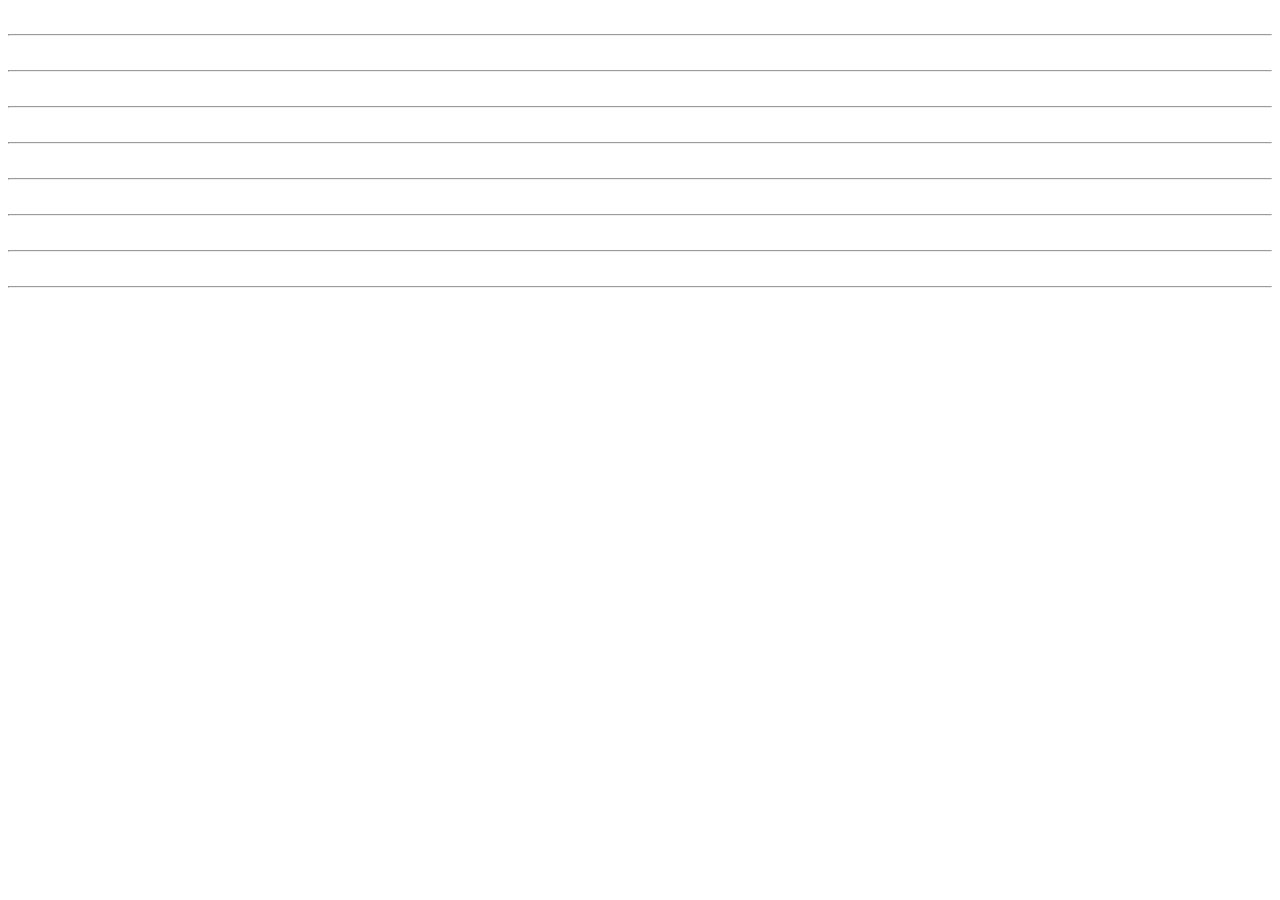
==== border_properties.html @ 2e3afc8f "Border Attributes" ====
<!DOCTYPE html>
<html lang="en">
<head>
    <meta charset="UTF-8">
    <meta name="viewport" content="width=device-width, initial-scale=1.0">
    <title>Document</title>
    <link rel="stylesheet" href="border_style.css">
</head>
<body>
    
    <img src="images/panda.png" alt="" height="450px" class="b_img1">
    <hr>
    <img src="images/panda.png" alt="" height="450px" class="b_img2">
    <hr>
    <img src="images/panda.png" alt="" height="450px" class="b_img3">
    <hr>
    <img src="images/panda.png" alt="" height="450px" class="b_img4">
    <hr>
    <img src="images/panda.png" alt="" height="450px" class="b_img5">
    <hr>
    <img src="images/panda.png" alt="" height="450px" class="b_img6">
    <hr>
    <img src="images/panda.png" alt="" height="450px" class="b_img7">
    <hr>
    <img src="images/panda.png" alt="" height="450px" class="b_img8">
    <hr>
    <img src="images/panda.png" alt="" height="450px" class="b_img9">

</body>
</html>
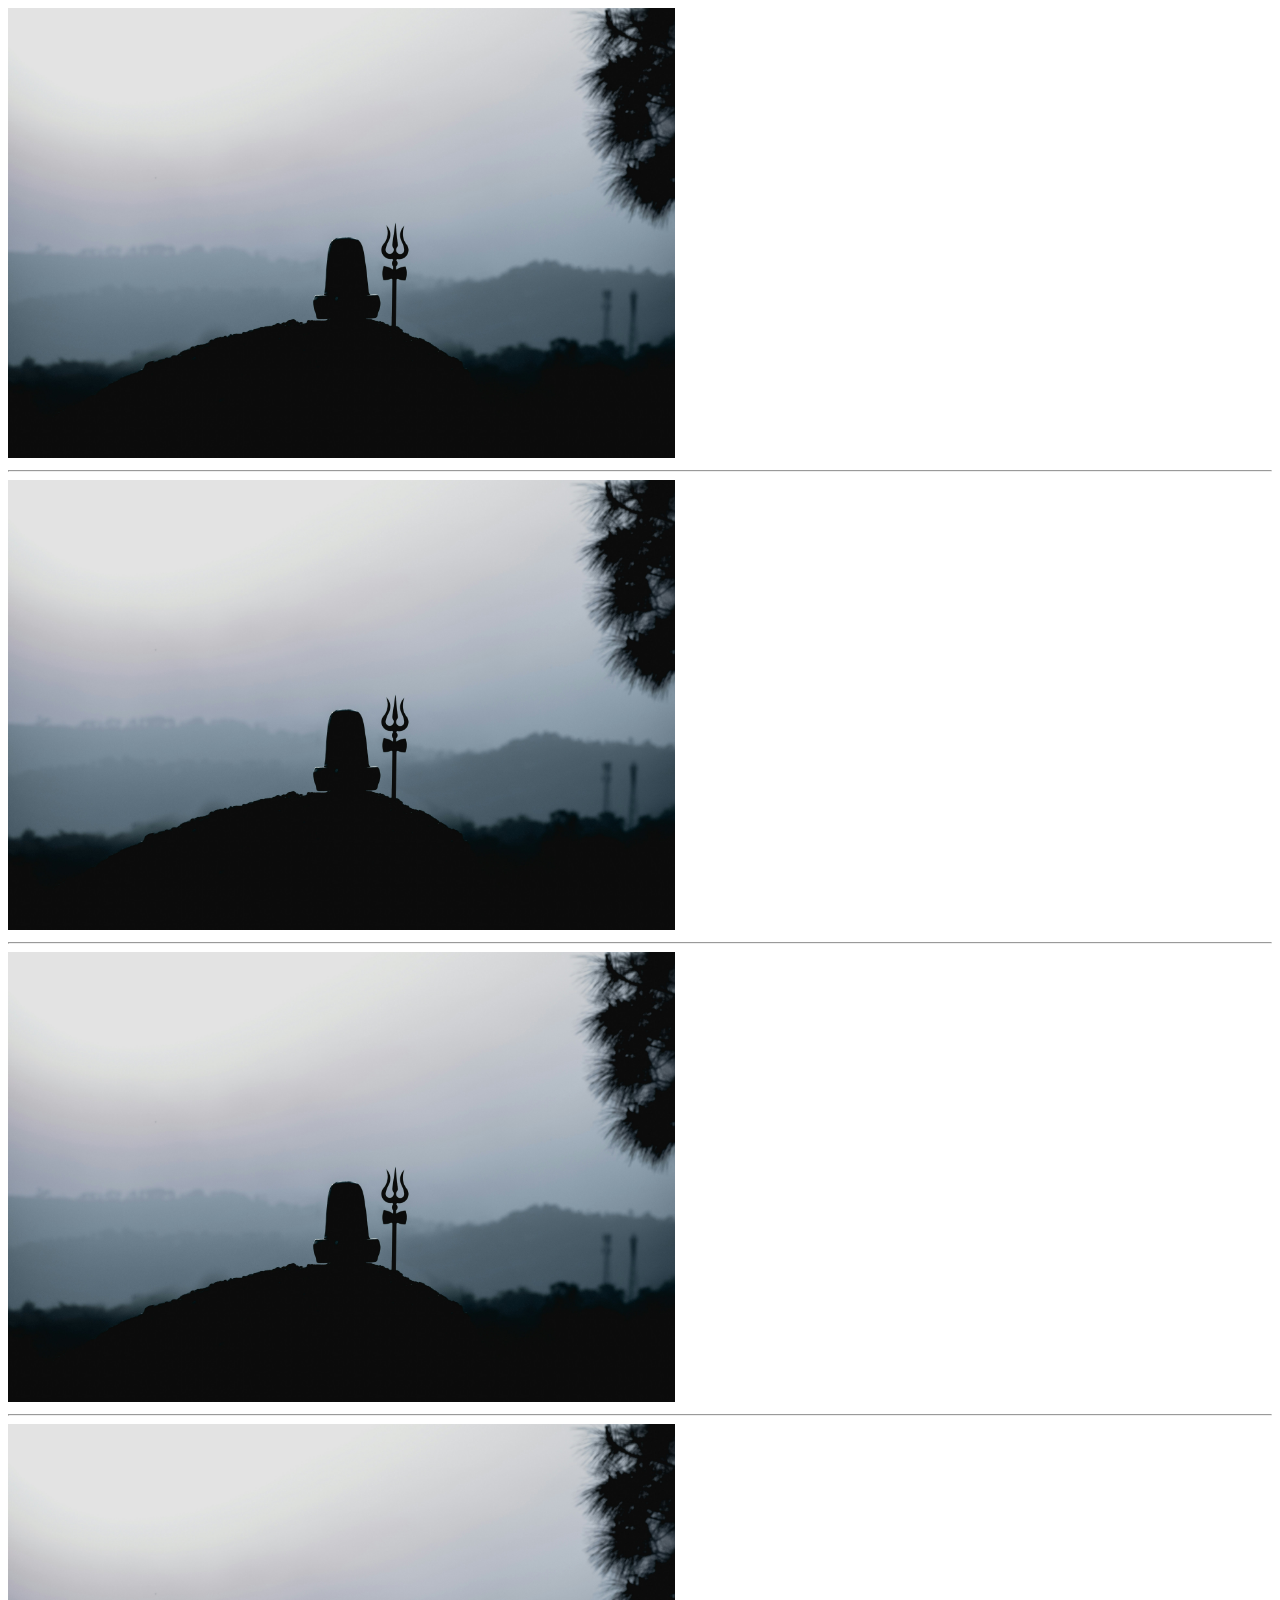
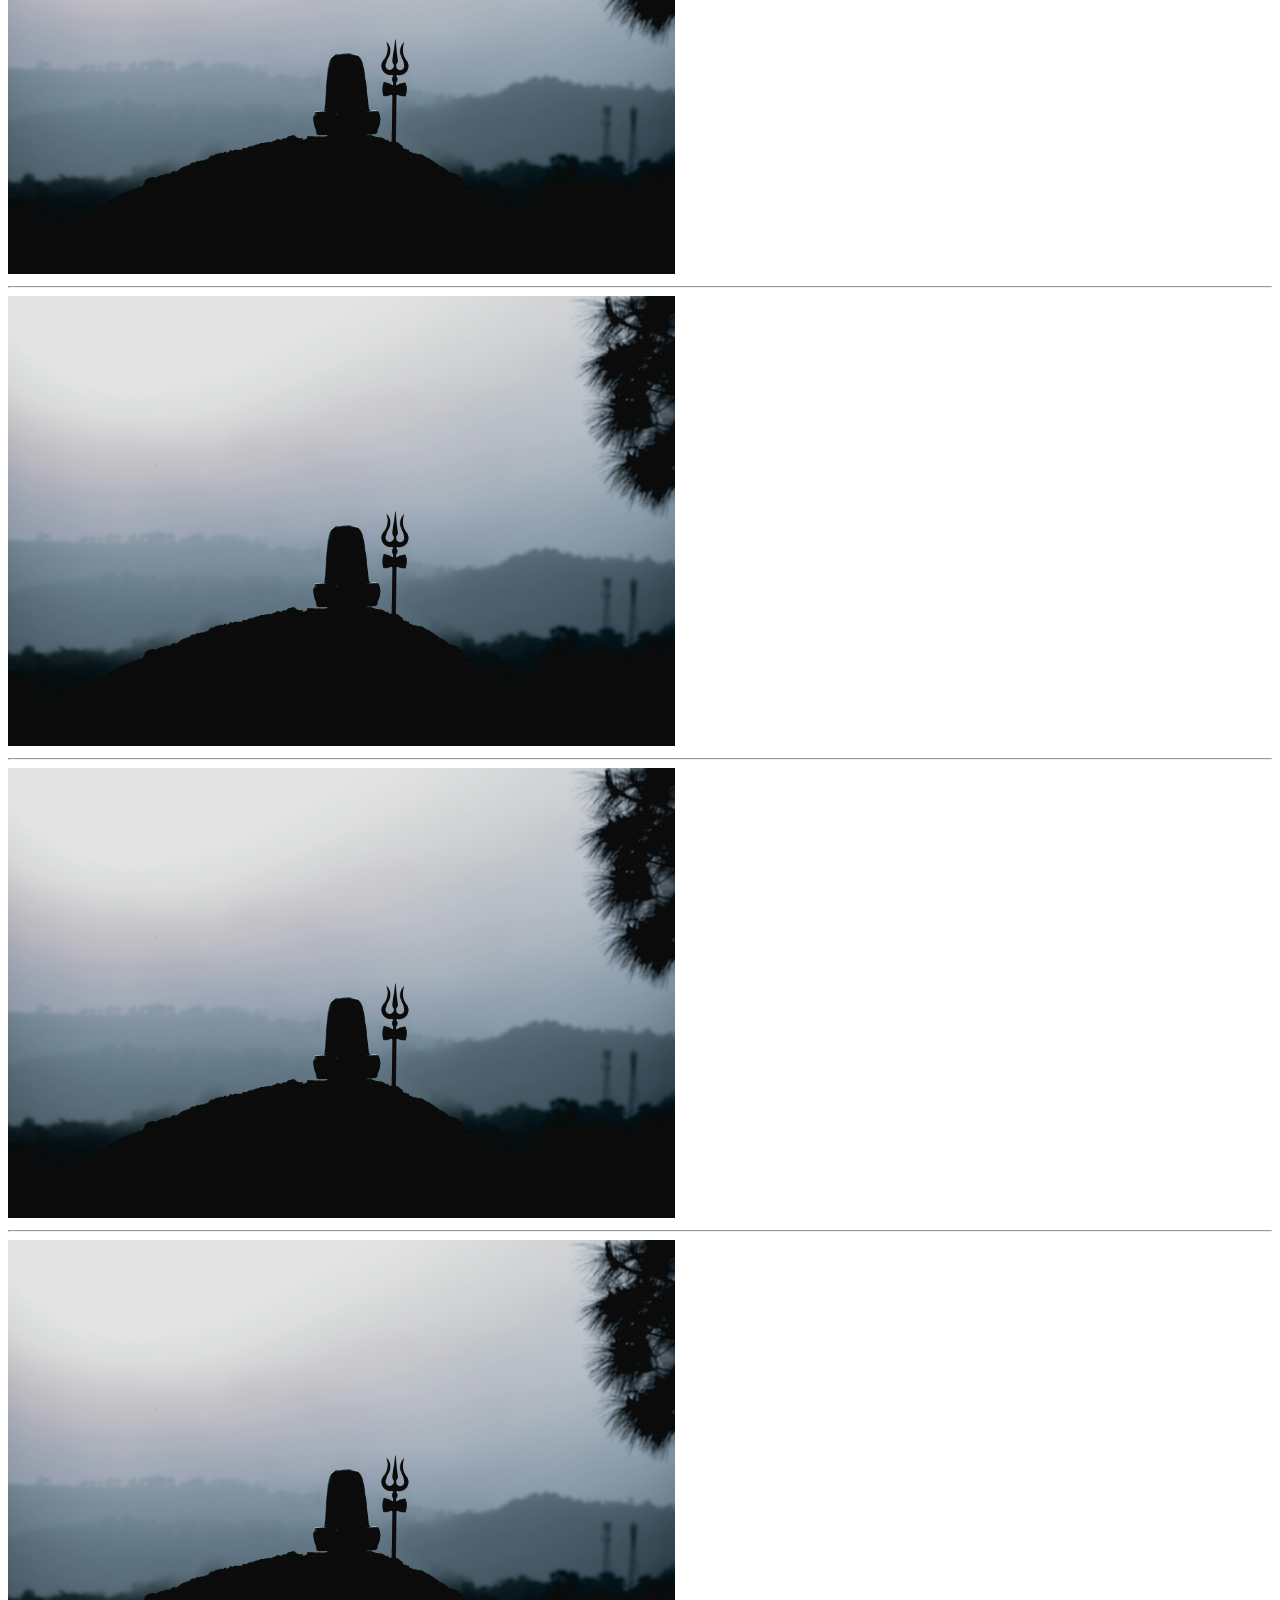
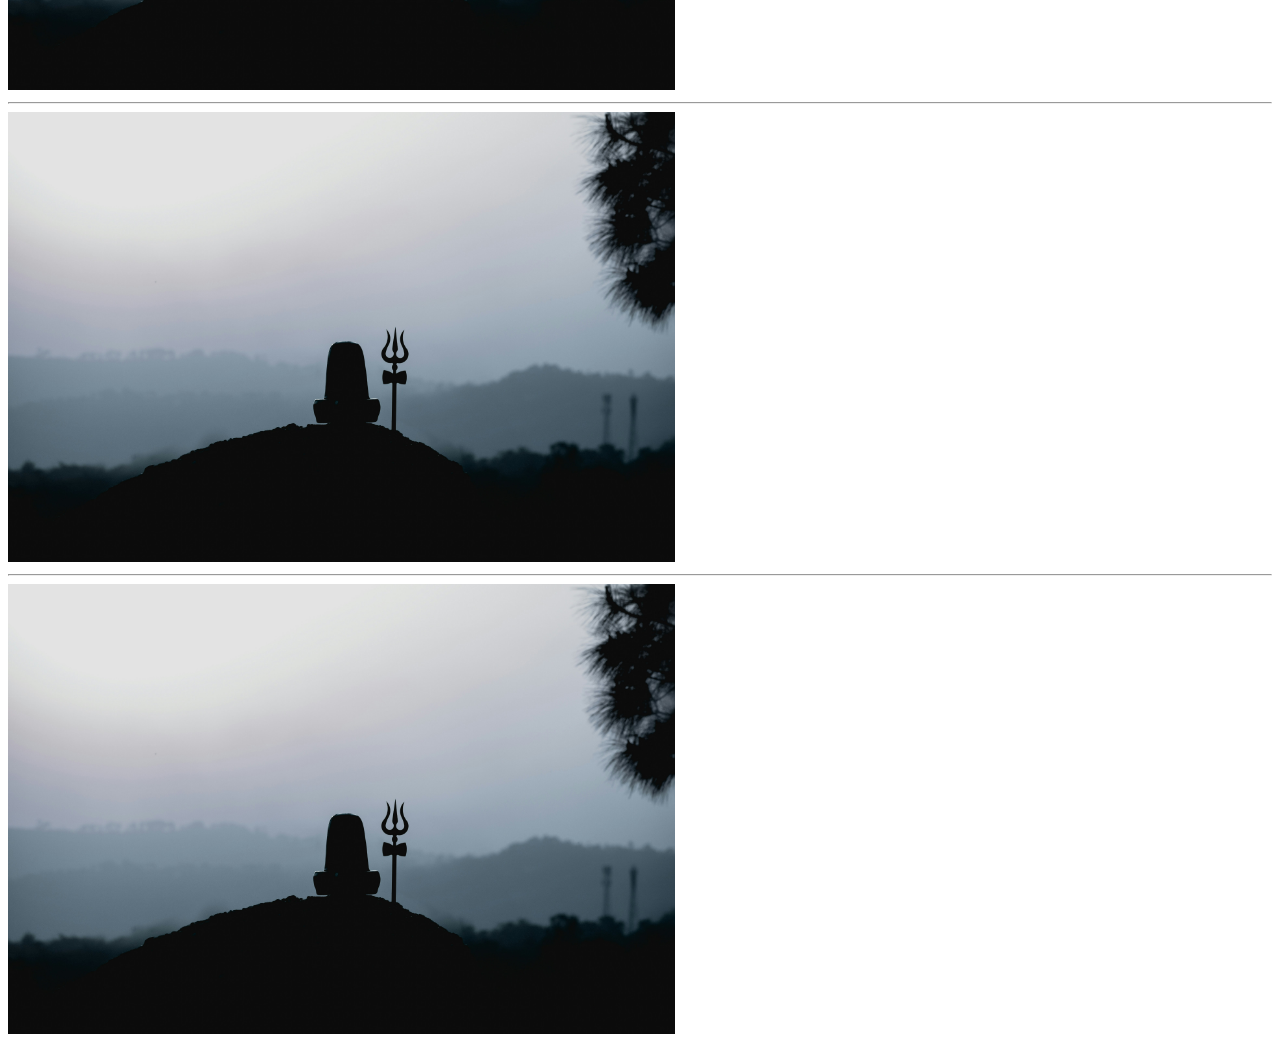
==== commit beac3c44: "Updated Border Attributes" ====
--- a/border_properties.html
+++ b/border_properties.html
@@ -8,23 +8,23 @@
 </head>
 <body>
     
-    <img src="images/panda.png" alt="" height="450px" class="b_img1">
+    <img src="images/bholenath.jpg" alt="" height="450px" class="b_img1">
     <hr>
-    <img src="images/panda.png" alt="" height="450px" class="b_img2">
+    <img src="images/bholenath.jpg" alt="" height="450px" class="b_img2">
     <hr>
-    <img src="images/panda.png" alt="" height="450px" class="b_img3">
+    <img src="images/bholenath.jpg" alt="" height="450px" class="b_img3">
     <hr>
-    <img src="images/panda.png" alt="" height="450px" class="b_img4">
+    <img src="images/bholenath.jpg" alt="" height="450px" class="b_img4">
     <hr>
-    <img src="images/panda.png" alt="" height="450px" class="b_img5">
+    <img src="images/bholenath.jpg" alt="" height="450px" class="b_img5">
     <hr>
-    <img src="images/panda.png" alt="" height="450px" class="b_img6">
+    <img src="images/bholenath.jpg" alt="" height="450px" class="b_img6">
     <hr>
-    <img src="images/panda.png" alt="" height="450px" class="b_img7">
+    <img src="images/bholenath.jpg" alt="" height="450px" class="b_img7">
     <hr>
-    <img src="images/panda.png" alt="" height="450px" class="b_img8">
+    <img src="images/bholenath.jpg" alt="" height="450px" class="b_img8">
     <hr>
-    <img src="images/panda.png" alt="" height="450px" class="b_img9">
+    <img src="images/bholenath.jpg" alt="" height="450px" class="b_img9">
 
 </body>
 </html>
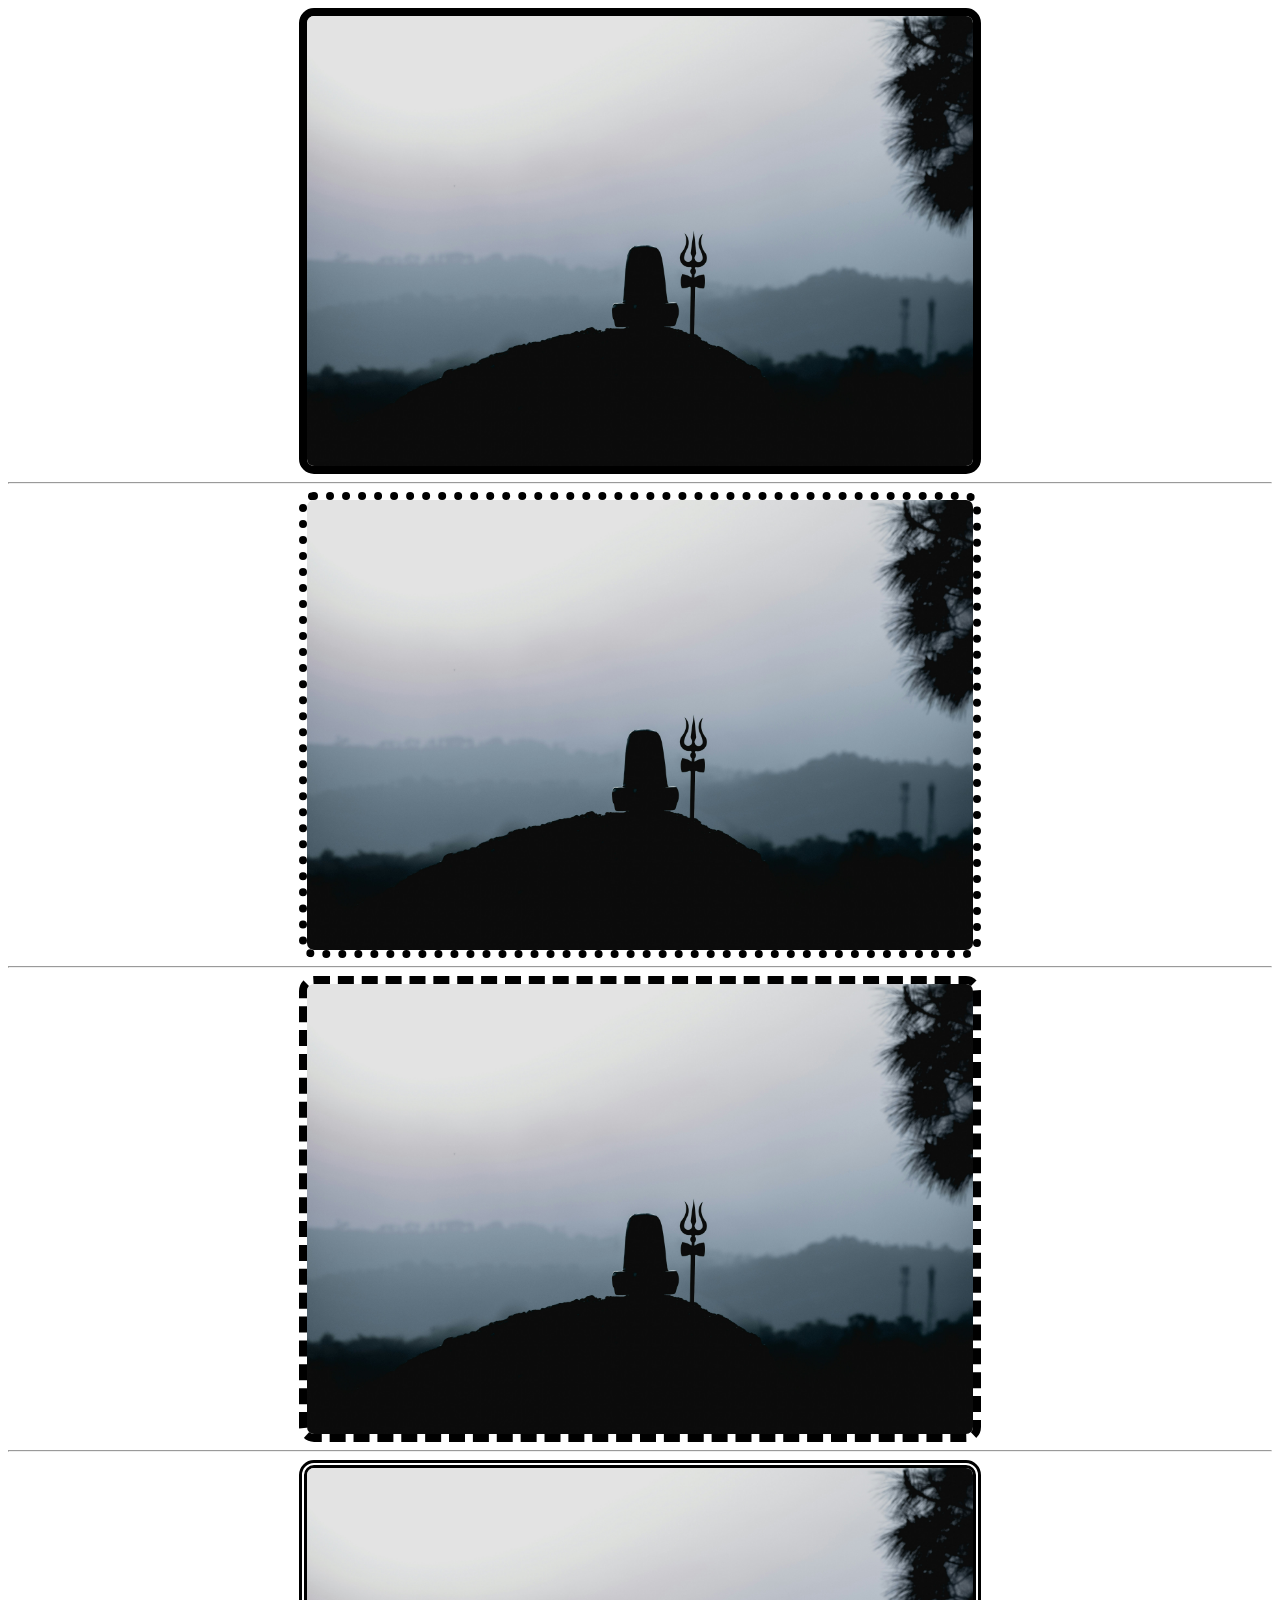
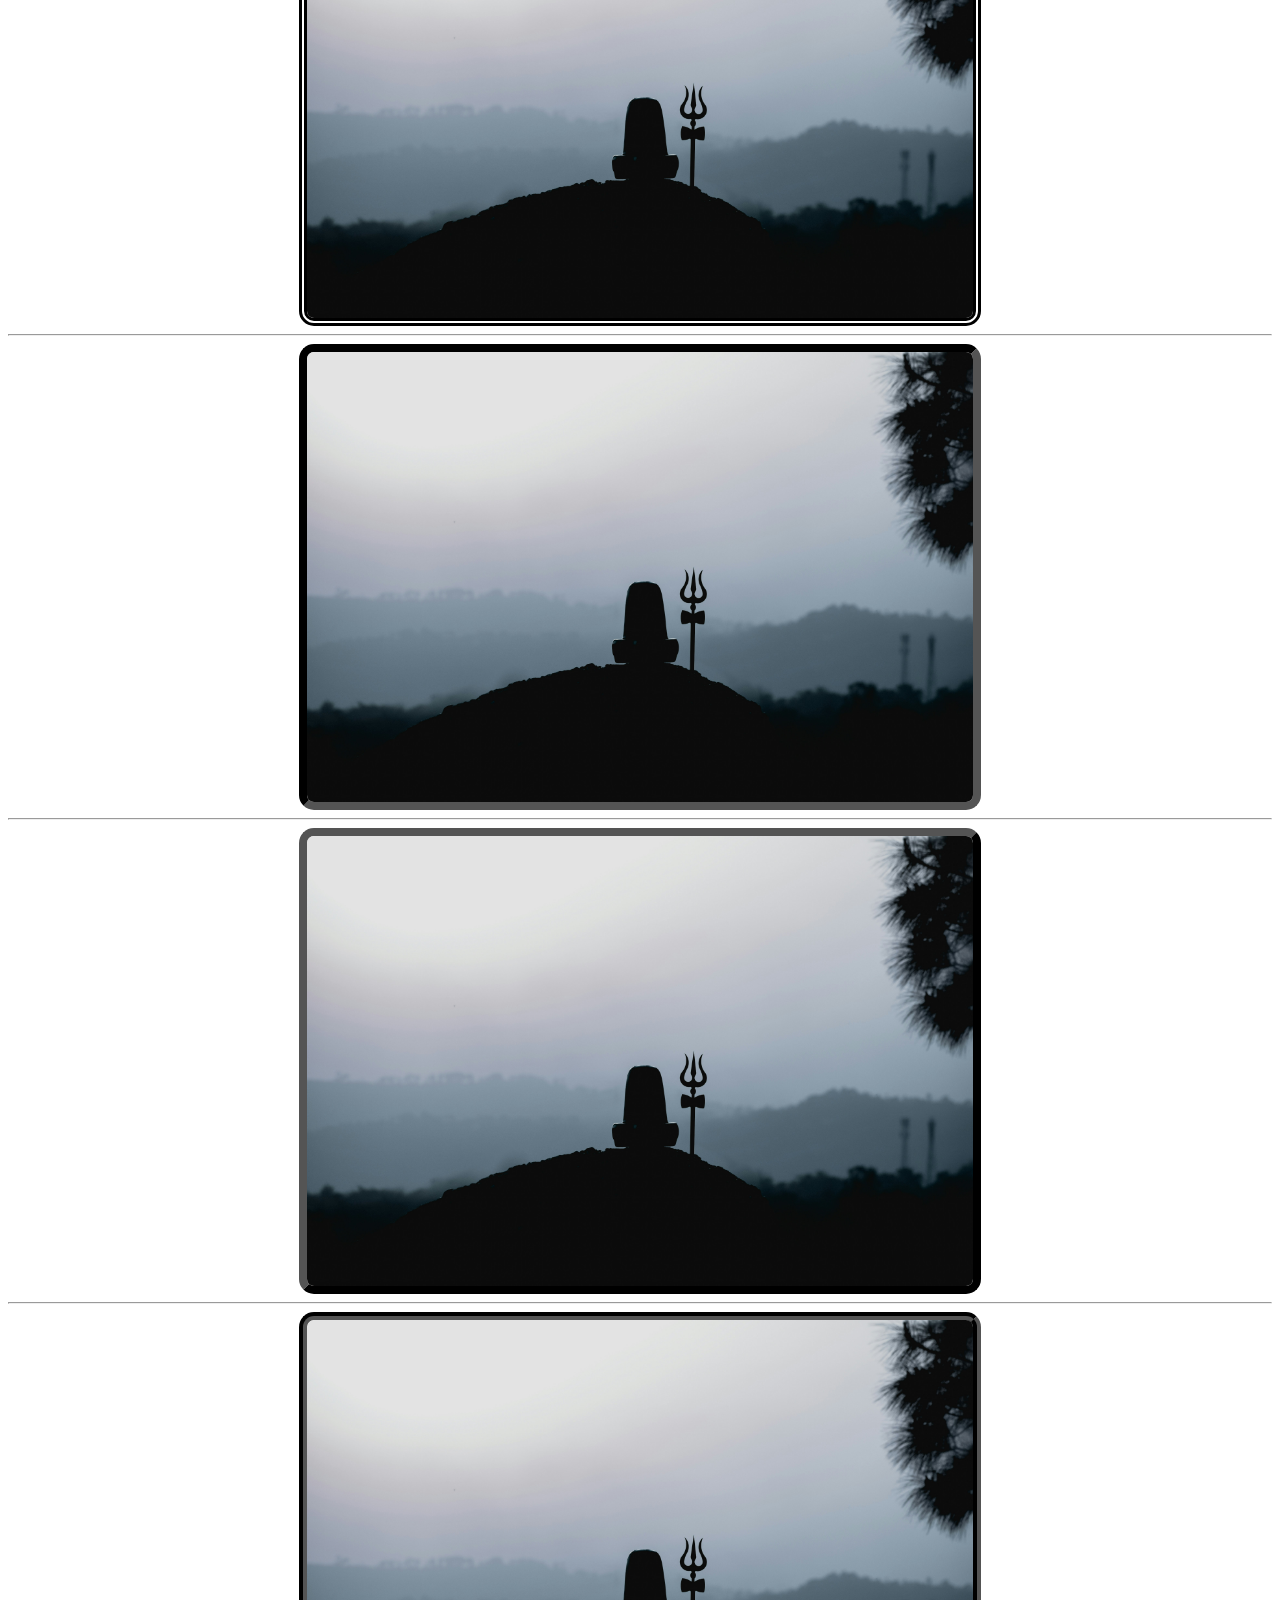
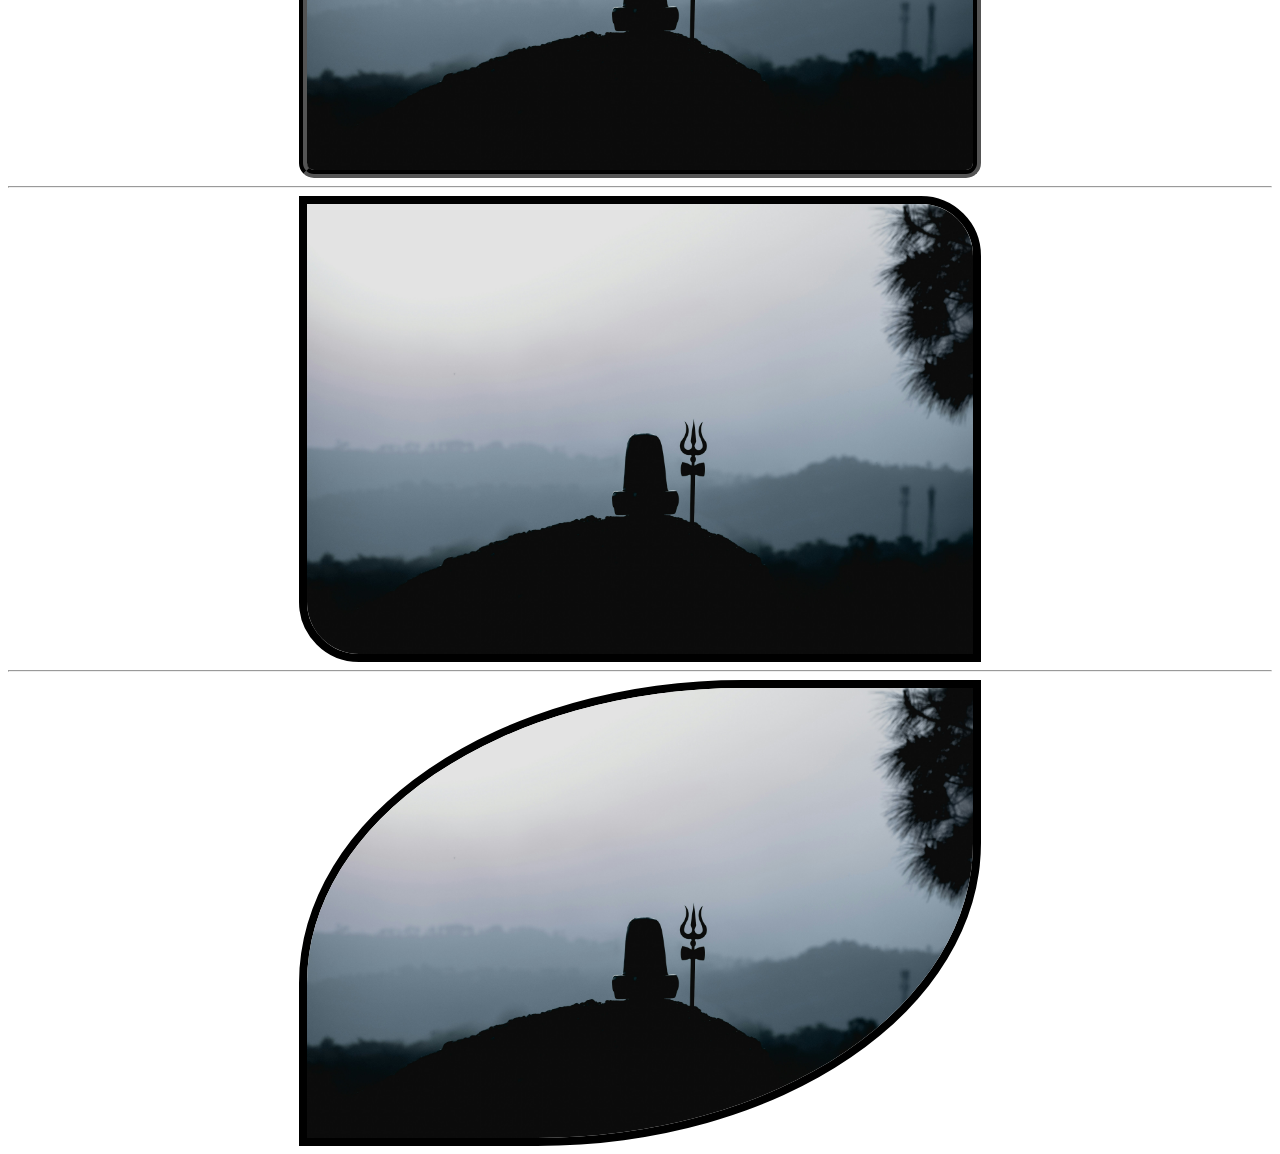
==== commit 4eaa2f59: "Minor updates" ====
--- a/border_properties.html
+++ b/border_properties.html
@@ -4,7 +4,7 @@
     <meta charset="UTF-8">
     <meta name="viewport" content="width=device-width, initial-scale=1.0">
     <title>Document</title>
-    <link rel="stylesheet" href="border_style.css">
+    <link rel="stylesheet" href="css/border_style.css">
 </head>
 <body>
     
--- a/css/border_style.css
+++ b/css/border_style.css
@@ -0,0 +1,44 @@
+.b_img1{
+    border: 8px solid black;
+    border-radius: 15px;
+}
+.b_img2{
+    border: 8px dotted black;
+    border-radius: 15px;
+}
+.b_img3{
+    border: 8px dashed black;
+    border-radius: 15px;
+}
+.b_img4{
+    border: 8px double black;
+    border-radius: 15px;
+}
+.b_img5{
+    border: 8px inset black;
+    border-radius: 15px;
+}
+.b_img6{
+    border: 8px outset black;
+    border-radius: 15px;
+}
+.b_img7{
+    border: 8px groove black;
+    border-radius: 15px;
+}
+.b_img8{
+    border: 8px solid black;
+    /* border-color: lightblue lightcoral lightblue lightcoral; */
+    /* border-radius: 500px; */
+    border-radius: 0px 60px 0px 60px;
+
+}
+.b_img9{
+    border: 8px solid black;
+    border-radius: 65% 0px 65% 0px;
+}
+
+img{
+    display: block;
+    margin: 0 auto;
+}
